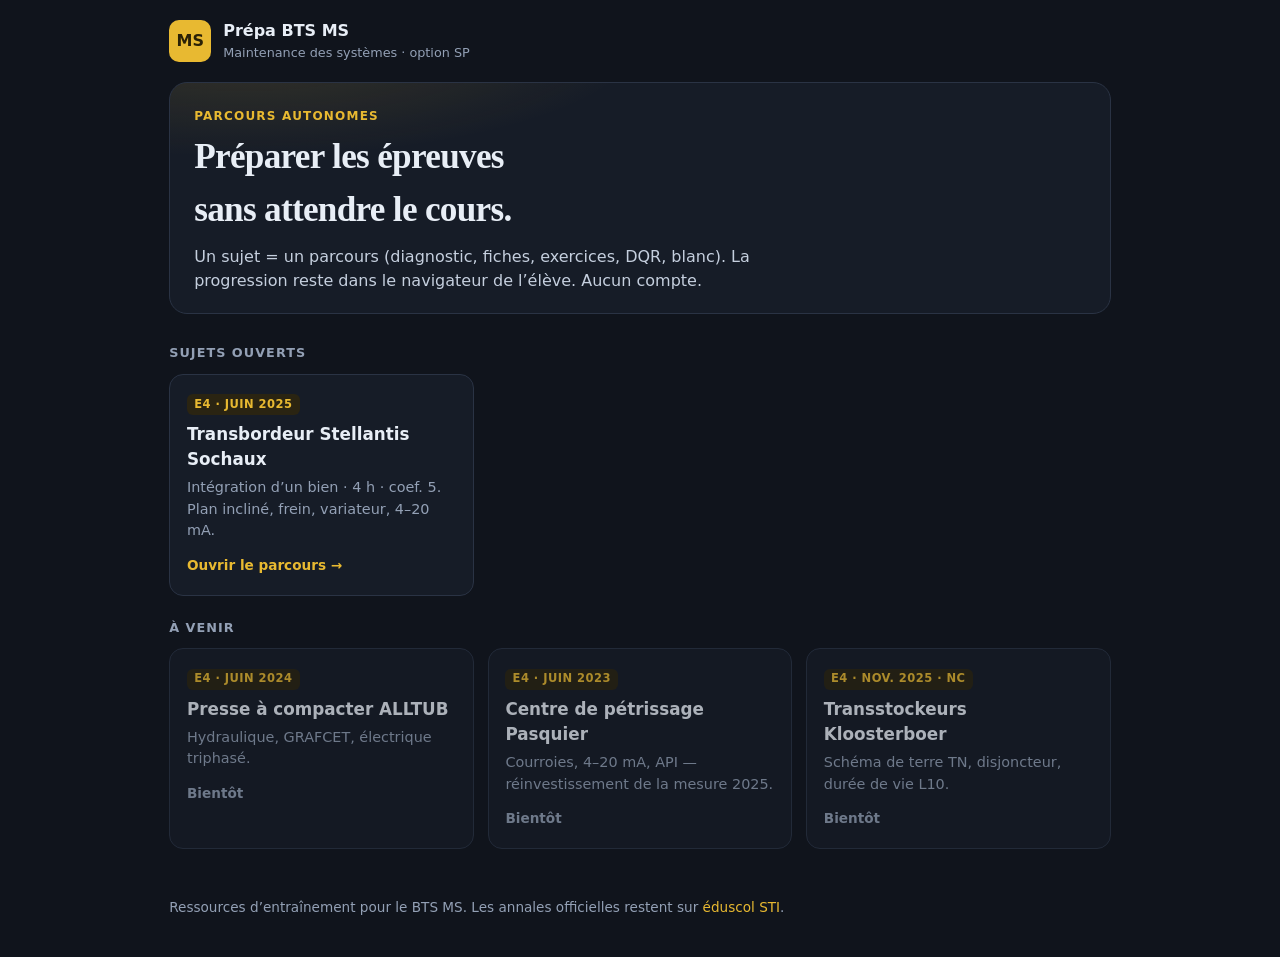
==== index.html @ 9502b56d "Initial : hub BTS MS et parcours E4 2025" ====
<!DOCTYPE html>
<html lang="fr">
<head>
  <meta charset="UTF-8" />
  <meta name="viewport" content="width=device-width, initial-scale=1" />
  <title>Prépa BTS MS — Maintenance des systèmes</title>
  <meta name="description" content="Parcours autonomes pour les épreuves du BTS Maintenance des Systèmes, option Systèmes de production." />
  <link rel="stylesheet" href="css/hub.css" />
  <link rel="icon" href="data:image/svg+xml,<svg xmlns='http://www.w3.org/2000/svg' viewBox='0 0 64 64'><rect fill='%2310141c' width='64' height='64' rx='10'/><text x='32' y='42' text-anchor='middle' font-size='18' font-family='Georgia' fill='%23e8b931'>MS</text></svg>" />
</head>
<body>
  <header class="top">
    <div class="brand">
      <span class="mark">MS</span>
      <div>
        <strong>Prépa BTS MS</strong>
        <em>Maintenance des systèmes · option SP</em>
      </div>
    </div>
  </header>

  <main>
    <section class="hero">
      <div class="kicker">Parcours autonomes</div>
      <h1>Préparer les épreuves<br>sans attendre le cours.</h1>
      <p>Un sujet = un parcours (diagnostic, fiches, exercices, DQR, blanc). La progression reste dans le navigateur de l’élève. Aucun compte.</p>
    </section>

    <h2 class="section-title">Sujets ouverts</h2>
    <div class="grid" id="ouverts"></div>

    <h2 class="section-title">À venir</h2>
    <div class="grid" id="avenir"></div>
  </main>

  <footer>
    Ressources d’entraînement pour le BTS MS. Les annales officielles restent sur
    <a href="https://sti.eduscol.education.fr/concours_examens" target="_blank" rel="noopener">éduscol STI</a>.
  </footer>

  <script src="js/sujets.js"></script>
  <script>
    const card = (s) => {
      const inner = `
        <span class="tag">${s.epreuve} · ${s.session}</span>
        <h3>${s.titre}</h3>
        <p>${s.resume}</p>
        <span class="cta">${s.statut === "ouvert" ? "Ouvrir le parcours →" : "Bientôt"}</span>`;
      return s.statut === "ouvert"
        ? `<a class="card" href="${s.href}">${inner}</a>`
        : `<article class="card muted">${inner}</article>`;
    };
    const sujets = window.SUJETS || [];
    document.getElementById("ouverts").innerHTML = sujets.filter((s) => s.statut === "ouvert").map(card).join("") || "<p class='empty'>Aucun sujet publié.</p>";
    document.getElementById("avenir").innerHTML = sujets.filter((s) => s.statut !== "ouvert").map(card).join("") || "<p class='empty'>—</p>";
  </script>
</body>
</html>
---- css/hub.css ----
:root {
  --bg: #10141c;
  --card: #161c27;
  --line: #2a3344;
  --text: #e8eef6;
  --muted: #93a0b5;
  --accent: #e8b931;
  --accent-ink: #2a2106;
  --font: "Segoe UI", "IBM Plex Sans", system-ui, sans-serif;
  --serif: "Palatino Linotype", Palatino, Georgia, serif;
}
* { box-sizing: border-box; }
html, body { margin: 0; background: var(--bg); color: var(--text); font-family: var(--font); line-height: 1.5; }
a { color: var(--accent); text-decoration: none; }
a:hover { text-decoration: underline; }

.top {
  max-width: 980px;
  margin: 0 auto;
  padding: 1.2rem 1.2rem 0;
}
.brand { display: flex; align-items: center; gap: 0.75rem; }
.mark {
  width: 42px; height: 42px; border-radius: 10px;
  background: var(--accent); color: var(--accent-ink);
  display: grid; place-items: center; font-weight: 800;
}
.brand em { display: block; color: var(--muted); font-style: normal; font-size: 0.8rem; }

main { max-width: 980px; margin: 0 auto; padding: 1.2rem 1.2rem 3rem; }

.hero {
  background: radial-gradient(800px 240px at 8% -20%, rgba(232,185,49,0.16), transparent 50%), #161c27;
  border: 1px solid var(--line);
  border-radius: 18px;
  padding: 1.5rem 1.5rem 1.3rem;
  margin-bottom: 1.8rem;
}
.kicker {
  color: var(--accent); font-size: 0.75rem; letter-spacing: 0.1em;
  text-transform: uppercase; font-weight: 700; margin-bottom: 0.4rem;
}
.hero h1 {
  font-family: var(--serif);
  font-size: clamp(1.6rem, 3vw, 2.2rem);
  margin: 0 0 0.5rem; letter-spacing: -0.02em;
}
.hero p { margin: 0; color: #c5cfde; max-width: 58ch; }

.section-title {
  font-size: 0.8rem; letter-spacing: 0.08em; text-transform: uppercase;
  color: var(--muted); margin: 1.4rem 0 0.7rem;
}
.grid { display: grid; grid-template-columns: repeat(auto-fill, minmax(240px, 1fr)); gap: 0.85rem; }
.card {
  display: block;
  background: var(--card);
  border: 1px solid var(--line);
  border-radius: 14px;
  padding: 1rem 1.05rem 1.1rem;
  color: inherit;
}
a.card:hover { border-color: #5a4a18; text-decoration: none; }
.card.muted { opacity: 0.72; }
.tag {
  display: inline-block; font-size: 0.72rem; font-weight: 700;
  letter-spacing: 0.04em; text-transform: uppercase;
  color: var(--accent); background: #2a2412; padding: 0.12rem 0.45rem; border-radius: 6px;
}
.card h3 { margin: 0.45rem 0 0.3rem; font-size: 1.05rem; }
.card p { margin: 0 0 0.7rem; color: var(--muted); font-size: 0.9rem; }
.cta { font-size: 0.85rem; font-weight: 700; color: var(--accent); }
.card.muted .cta { color: var(--muted); font-weight: 600; }
.empty { color: var(--muted); }

footer {
  max-width: 980px; margin: 0 auto; padding: 0 1.2rem 2.5rem;
  color: var(--muted); font-size: 0.85rem;
}
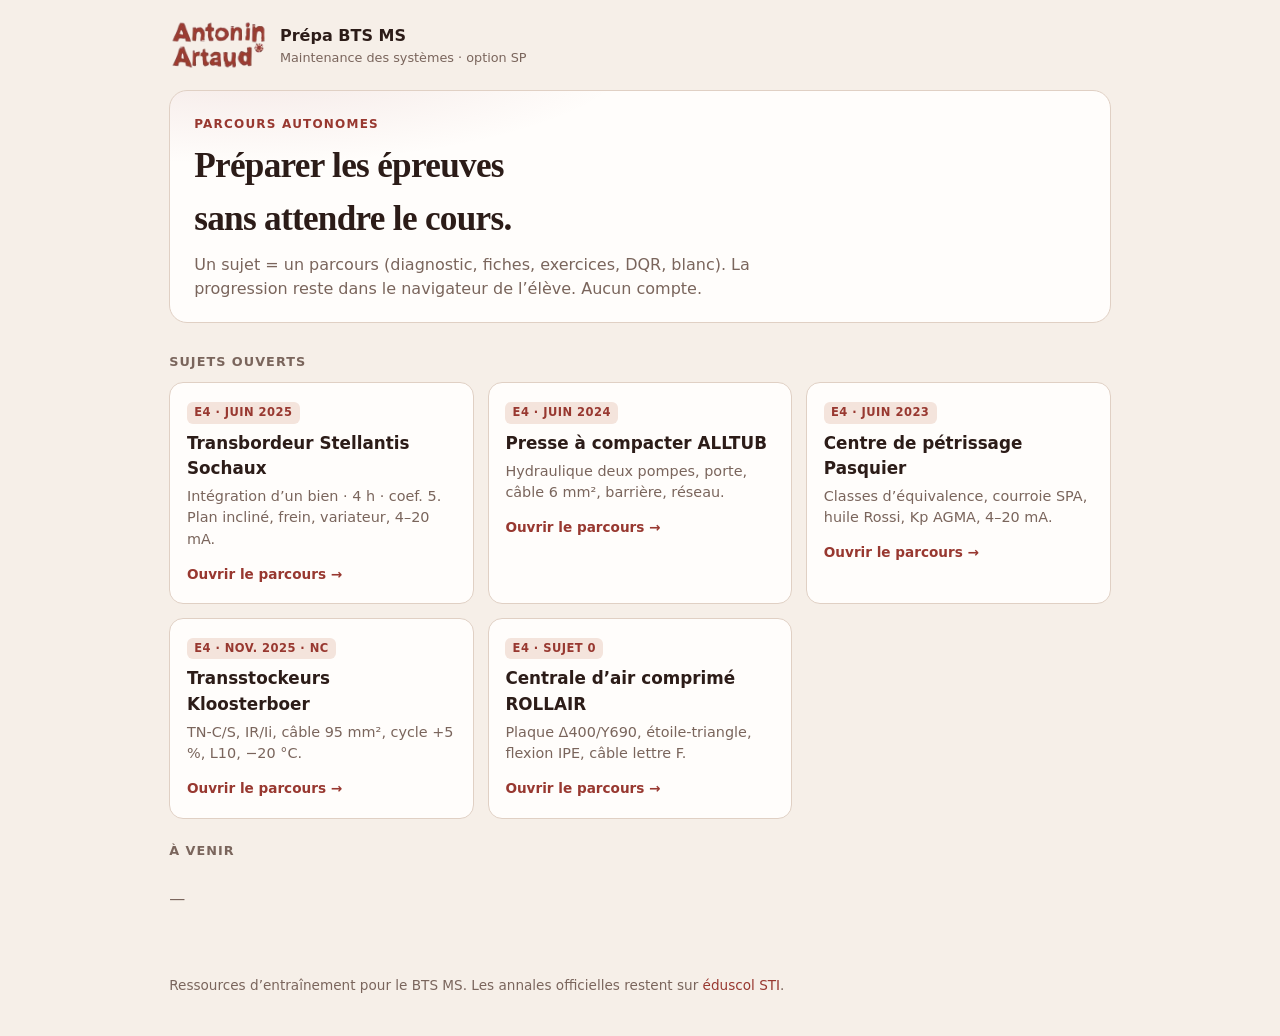
==== commit 9ac4c82f: "Charte graphique Lycée Antonin Artaud (logo et couleurs)" ====
--- a/index.html
+++ b/index.html
@@ -6,12 +6,12 @@
   <title>Prépa BTS MS — Maintenance des systèmes</title>
   <meta name="description" content="Parcours autonomes pour les épreuves du BTS Maintenance des Systèmes, option Systèmes de production." />
   <link rel="stylesheet" href="css/hub.css" />
-  <link rel="icon" href="data:image/svg+xml,<svg xmlns='http://www.w3.org/2000/svg' viewBox='0 0 64 64'><rect fill='%2310141c' width='64' height='64' rx='10'/><text x='32' y='42' text-anchor='middle' font-size='18' font-family='Georgia' fill='%23e8b931'>MS</text></svg>" />
+  <link rel="icon" href="img/logo-artaud.png" />
 </head>
 <body>
   <header class="top">
     <div class="brand">
-      <span class="mark">MS</span>
+      <img class="logo" src="img/logo-artaud.png" alt="Lycée Antonin Artaud" />
       <div>
         <strong>Prépa BTS MS</strong>
         <em>Maintenance des systèmes · option SP</em>
--- a/css/hub.css
+++ b/css/hub.css
@@ -1,11 +1,11 @@
 :root {
-  --bg: #10141c;
-  --card: #161c27;
-  --line: #2a3344;
-  --text: #e8eef6;
-  --muted: #93a0b5;
-  --accent: #e8b931;
-  --accent-ink: #2a2106;
+  --bg: #f6efe8;
+  --card: #fffdfb;
+  --line: #e0d0c4;
+  --text: #2c1c18;
+  --muted: #7a655c;
+  --accent: #983830;
+  --accent-ink: #fffdfb;
   --font: "Segoe UI", "IBM Plex Sans", system-ui, sans-serif;
   --serif: "Palatino Linotype", Palatino, Georgia, serif;
 }
@@ -20,6 +20,7 @@
   padding: 1.2rem 1.2rem 0;
 }
 .brand { display: flex; align-items: center; gap: 0.75rem; }
+.logo { height: 52px; width: auto; display: block; flex-shrink: 0; }
 .mark {
   width: 42px; height: 42px; border-radius: 10px;
   background: var(--accent); color: var(--accent-ink);
@@ -30,7 +31,7 @@
 main { max-width: 980px; margin: 0 auto; padding: 1.2rem 1.2rem 3rem; }
 
 .hero {
-  background: radial-gradient(800px 240px at 8% -20%, rgba(232,185,49,0.16), transparent 50%), #161c27;
+  background: radial-gradient(800px 240px at 8% -20%, rgba(152,56,48,0.12), transparent 50%), var(--card);
   border: 1px solid var(--line);
   border-radius: 18px;
   padding: 1.5rem 1.5rem 1.3rem;
@@ -45,7 +46,7 @@
   font-size: clamp(1.6rem, 3vw, 2.2rem);
   margin: 0 0 0.5rem; letter-spacing: -0.02em;
 }
-.hero p { margin: 0; color: #c5cfde; max-width: 58ch; }
+.hero p { margin: 0; color: var(--muted); max-width: 58ch; }
 
 .section-title {
   font-size: 0.8rem; letter-spacing: 0.08em; text-transform: uppercase;
@@ -60,12 +61,12 @@
   padding: 1rem 1.05rem 1.1rem;
   color: inherit;
 }
-a.card:hover { border-color: #5a4a18; text-decoration: none; }
+a.card:hover { border-color: var(--accent); text-decoration: none; }
 .card.muted { opacity: 0.72; }
 .tag {
   display: inline-block; font-size: 0.72rem; font-weight: 700;
   letter-spacing: 0.04em; text-transform: uppercase;
-  color: var(--accent); background: #2a2412; padding: 0.12rem 0.45rem; border-radius: 6px;
+  color: var(--accent); background: #f4e4dc; padding: 0.12rem 0.45rem; border-radius: 6px;
 }
 .card h3 { margin: 0.45rem 0 0.3rem; font-size: 1.05rem; }
 .card p { margin: 0 0 0.7rem; color: var(--muted); font-size: 0.9rem; }
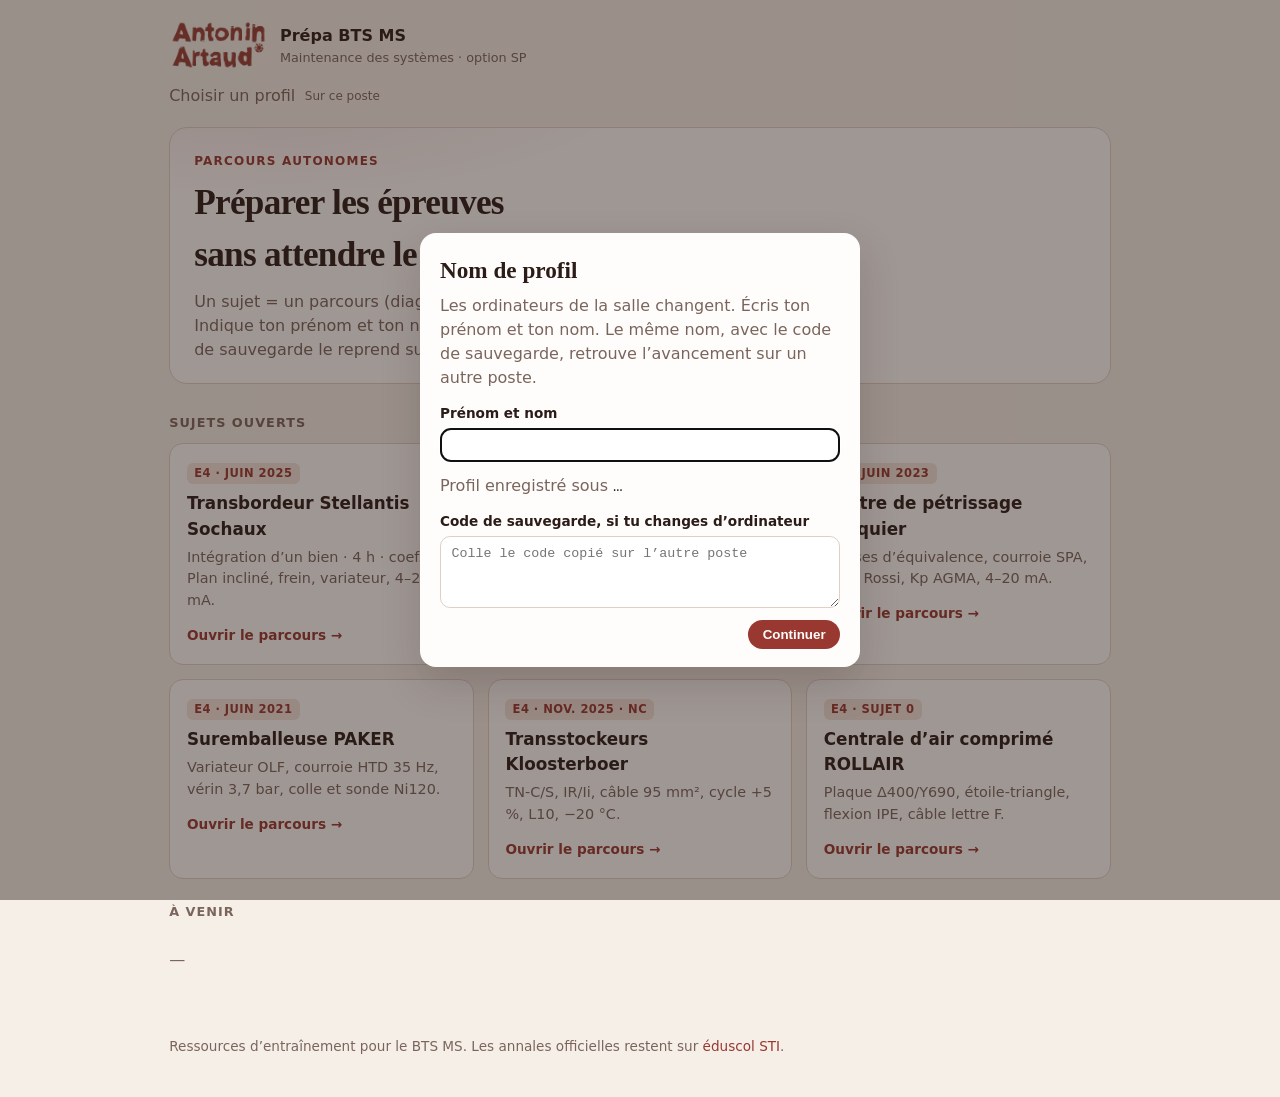
==== commit f3a1b16e: "Ajouter un profil élève et la sauvegarde de l'avancement. Le prénom et le nom séparent les élèves su" ====
--- a/index.html
+++ b/index.html
@@ -23,7 +23,7 @@
     <section class="hero">
       <div class="kicker">Parcours autonomes</div>
       <h1>Préparer les épreuves<br>sans attendre le cours.</h1>
-      <p>Un sujet = un parcours (diagnostic, fiches, exercices, DQR, blanc). La progression reste dans le navigateur de l’élève. Aucun compte.</p>
+      <p>Un sujet = un parcours (diagnostic, fiches, exercices, DQR, blanc). Indique ton prénom et ton nom : ce profil garde l’avancement. Le code de sauvegarde le reprend sur un autre ordinateur.</p>
     </section>
 
     <h2 class="section-title">Sujets ouverts</h2>
@@ -38,6 +38,7 @@
     <a href="https://sti.eduscol.education.fr/concours_examens" target="_blank" rel="noopener">éduscol STI</a>.
   </footer>
 
+  <script src="js/profil.js"></script>
   <script src="js/sujets.js"></script>
   <script>
     const card = (s) => {
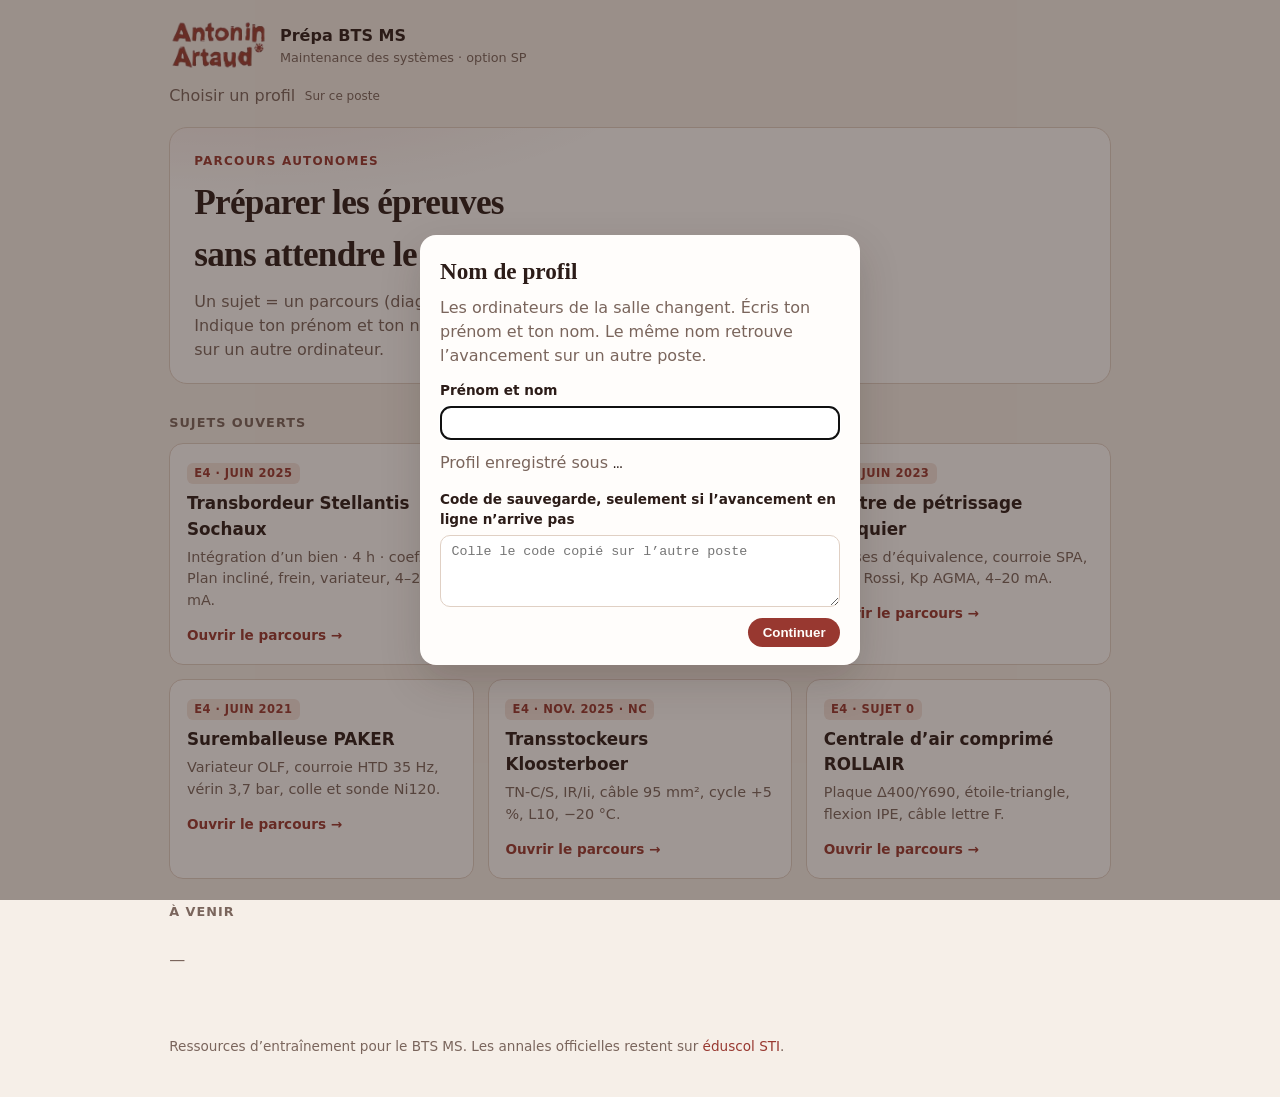
==== commit 63cd5b5e: "Brancher la sauvegarde en ligne sur l'application web. Le même nom de profil retrouve l'avancement d" ====
--- a/index.html
+++ b/index.html
@@ -23,7 +23,7 @@
     <section class="hero">
       <div class="kicker">Parcours autonomes</div>
       <h1>Préparer les épreuves<br>sans attendre le cours.</h1>
-      <p>Un sujet = un parcours (diagnostic, fiches, exercices, DQR, blanc). Indique ton prénom et ton nom : ce profil garde l’avancement. Le code de sauvegarde le reprend sur un autre ordinateur.</p>
+      <p>Un sujet = un parcours (diagnostic, fiches, exercices, DQR, blanc). Indique ton prénom et ton nom : le même profil retrouve l’avancement sur un autre ordinateur.</p>
     </section>
 
     <h2 class="section-title">Sujets ouverts</h2>
